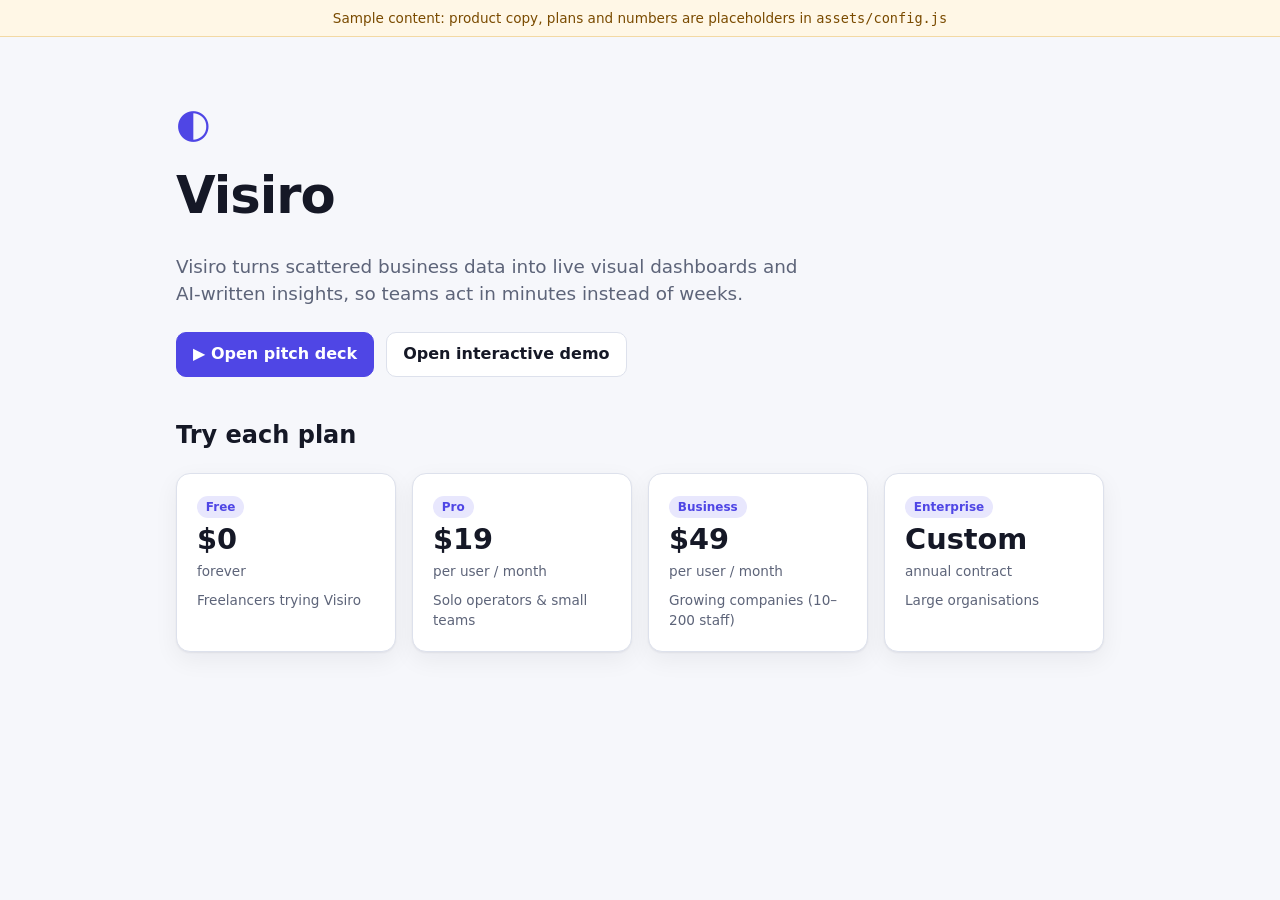
==== index.html @ 68ac9e00 "Add investor pitch deck and per-plan interactive demo Static site (no build step): - demo/: clickabl" ====
<!doctype html>
<html lang="en">
<head>
  <meta charset="utf-8">
  <meta name="viewport" content="width=device-width, initial-scale=1">
  <title>Visiro Investor Demo</title>
  <link rel="stylesheet" href="assets/styles.css">
  <style>
    main { max-width: 960px; margin: 0 auto; padding: 56px 16px; }
    h1 { font-size: clamp(2rem, 6vw, 3.2rem); margin: .25rem 0; letter-spacing: -.02em; }
    .lead { color: var(--muted); font-size: 1.15rem; max-width: 640px; }
    .actions { display: flex; gap: .75rem; flex-wrap: wrap; margin: 1.5rem 0 2.5rem; }
    .plans { display: grid; grid-template-columns: repeat(auto-fit, minmax(200px, 1fr)); gap: 1rem; }
    .plan { background: var(--surface); border: 1px solid var(--border); border-radius: var(--radius); padding: 1.25rem; box-shadow: var(--shadow); text-decoration: none; color: var(--text); display: block; }
    .plan:hover { border-color: var(--accent); }
    .plan .p { font-size: 1.8rem; font-weight: 800; }
    .plan .m { color: var(--muted); font-size: .85rem; }
    .logo { color: var(--accent); font-size: 2.5rem; }
  </style>
</head>
<body>
  <div class="placeholder-banner">Sample content: product copy, plans and numbers are placeholders in <code>assets/config.js</code></div>
  <main>
    <div class="logo">◐</div>
    <h1 id="name">Visiro</h1>
    <p class="lead" id="one"></p>
    <div class="actions">
      <a class="btn btn-primary" href="deck/">▶ Open pitch deck</a>
      <a class="btn" href="demo/">Open interactive demo</a>
    </div>
    <h2>Try each plan</h2>
    <div class="plans" id="plans"></div>
  </main>
  <script src="assets/config.js"></script>
  <script>
    const C = window.VISIRO;
    document.getElementById("name").textContent = C.product.name;
    document.getElementById("one").textContent = C.product.oneLiner;
    document.getElementById("plans").innerHTML = C.plans.map((p) => {
      const price = p.price === null ? "Custom" : "$" + p.price;
      return `<a class="plan" href="demo/?plan=${p.id}"><span class="badge">${p.name}</span>
        <div class="p">${price}</div><div class="m">${p.period}</div><div class="m" style="margin-top:.5rem">${p.audience}</div></a>`;
    }).join("");
  </script>
</body>
</html>
---- assets/styles.css ----
:root {
  --bg: #f6f7fb;
  --surface: #ffffff;
  --surface-2: #eef0f6;
  --text: #151826;
  --muted: #5d6479;
  --border: #dde1ec;
  --accent: #4f46e5;
  --accent-soft: #e8e7fd;
  --good: #0f9d6b;
  --warn: #c2410c;
  --shadow: 0 1px 2px rgba(20, 24, 38, .06), 0 8px 24px rgba(20, 24, 38, .06);
  --radius: 14px;
  --font: "Inter", system-ui, -apple-system, "Segoe UI", Roboto, sans-serif;
}
@media (prefers-color-scheme: dark) {
  :root {
    --bg: #0e1018;
    --surface: #161925;
    --surface-2: #1f2332;
    --text: #eceef6;
    --muted: #9aa1b8;
    --border: #2a2f42;
    --accent: #8b85ff;
    --accent-soft: #2a2856;
    --good: #34d399;
    --warn: #fb923c;
    --shadow: 0 1px 2px rgba(0, 0, 0, .4), 0 8px 24px rgba(0, 0, 0, .3);
  }
}

* { box-sizing: border-box; }
html, body { margin: 0; }
body {
  background: var(--bg);
  color: var(--text);
  font-family: var(--font);
  line-height: 1.5;
  -webkit-font-smoothing: antialiased;
}
a { color: var(--accent); }
button { font: inherit; cursor: pointer; }

.btn {
  display: inline-flex; align-items: center; gap: .4rem;
  padding: .6rem 1rem; border-radius: 10px;
  border: 1px solid var(--border); background: var(--surface); color: var(--text);
  text-decoration: none; font-weight: 600;
}
.btn:hover { border-color: var(--accent); }
.btn-primary { background: var(--accent); border-color: var(--accent); color: #fff; }
.btn-primary:hover { filter: brightness(1.08); }

.badge {
  display: inline-block; padding: .15rem .55rem; border-radius: 999px;
  font-size: .75rem; font-weight: 600;
  background: var(--accent-soft); color: var(--accent);
}
.placeholder-banner {
  background: #fff7e6; color: #7a4b00; border-bottom: 1px solid #f3d9a4;
  padding: .5rem 1rem; font-size: .85rem; text-align: center;
}
@media (prefers-color-scheme: dark) {
  .placeholder-banner { background: #2b2210; color: #f5c77a; border-color: #4a3a17; }
}
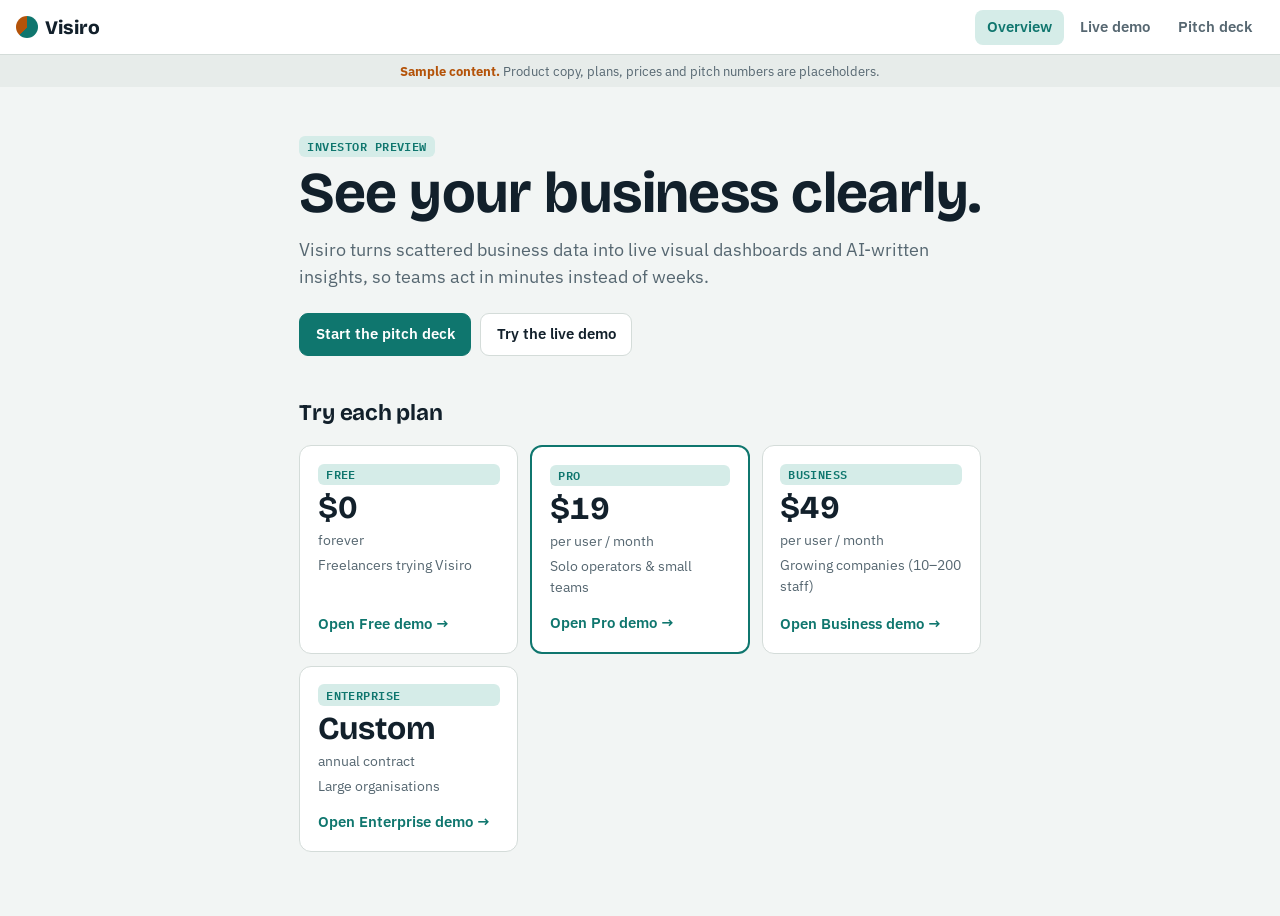
==== commit 756d4fef: "Rebuild pitch demo as a single-page web app Home, live plan demo and pitch deck now live in one page" ====
--- a/index.html
+++ b/index.html
@@ -2,45 +2,16 @@
 <html lang="en">
 <head>
   <meta charset="utf-8">
-  <meta name="viewport" content="width=device-width, initial-scale=1">
+  <meta name="viewport" content="width=device-width, initial-scale=1, viewport-fit=cover">
   <title>Visiro Investor Demo</title>
-  <link rel="stylesheet" href="assets/styles.css">
-  <style>
-    main { max-width: 960px; margin: 0 auto; padding: 56px 16px; }
-    h1 { font-size: clamp(2rem, 6vw, 3.2rem); margin: .25rem 0; letter-spacing: -.02em; }
-    .lead { color: var(--muted); font-size: 1.15rem; max-width: 640px; }
-    .actions { display: flex; gap: .75rem; flex-wrap: wrap; margin: 1.5rem 0 2.5rem; }
-    .plans { display: grid; grid-template-columns: repeat(auto-fit, minmax(200px, 1fr)); gap: 1rem; }
-    .plan { background: var(--surface); border: 1px solid var(--border); border-radius: var(--radius); padding: 1.25rem; box-shadow: var(--shadow); text-decoration: none; color: var(--text); display: block; }
-    .plan:hover { border-color: var(--accent); }
-    .plan .p { font-size: 1.8rem; font-weight: 800; }
-    .plan .m { color: var(--muted); font-size: .85rem; }
-    .logo { color: var(--accent); font-size: 2.5rem; }
-  </style>
+  <link rel="preconnect" href="https://fonts.googleapis.com">
+  <link rel="preconnect" href="https://fonts.gstatic.com" crossorigin>
+  <link rel="stylesheet" href="https://fonts.googleapis.com/css2?family=Bricolage+Grotesque:opsz,wght@12..96,600;12..96,700;12..96,800&family=IBM+Plex+Mono:wght@500;600&family=IBM+Plex+Sans:wght@400;500;600;700&display=swap">
+  <link rel="stylesheet" href="assets/app.css">
 </head>
 <body>
-  <div class="placeholder-banner">Sample content: product copy, plans and numbers are placeholders in <code>assets/config.js</code></div>
-  <main>
-    <div class="logo">◐</div>
-    <h1 id="name">Visiro</h1>
-    <p class="lead" id="one"></p>
-    <div class="actions">
-      <a class="btn btn-primary" href="deck/">▶ Open pitch deck</a>
-      <a class="btn" href="demo/">Open interactive demo</a>
-    </div>
-    <h2>Try each plan</h2>
-    <div class="plans" id="plans"></div>
-  </main>
+  <div id="app"></div>
   <script src="assets/config.js"></script>
-  <script>
-    const C = window.VISIRO;
-    document.getElementById("name").textContent = C.product.name;
-    document.getElementById("one").textContent = C.product.oneLiner;
-    document.getElementById("plans").innerHTML = C.plans.map((p) => {
-      const price = p.price === null ? "Custom" : "$" + p.price;
-      return `<a class="plan" href="demo/?plan=${p.id}"><span class="badge">${p.name}</span>
-        <div class="p">${price}</div><div class="m">${p.period}</div><div class="m" style="margin-top:.5rem">${p.audience}</div></a>`;
-    }).join("");
-  </script>
+  <script src="assets/app.js"></script>
 </body>
 </html>
--- a/assets/app.css
+++ b/assets/app.css
@@ -0,0 +1,242 @@
+/* Visiro pitch + demo — one stylesheet, theme-aware (light / dark / system). */
+:root {
+  --ground: #f2f5f4;
+  --surface: #ffffff;
+  --surface-2: #e7ecea;
+  --ink: #12202b;
+  --muted: #566771;
+  --line: #d4dcd9;
+  --accent: #0f766e;
+  --accent-ink: #ffffff;
+  --accent-soft: #d5ece8;
+  --signal: #b45309;
+  --good: #15803d;
+  --warn: #c2410c;
+  --code-bg: #0f1a22;
+  --code-ink: #cfe7e3;
+  --shadow: 0 1px 2px rgba(18, 32, 43, .06), 0 6px 20px rgba(18, 32, 43, .06);
+  --radius: 12px;
+  --display: "Bricolage Grotesque", "Segoe UI", system-ui, sans-serif;
+  --body: "IBM Plex Sans", "Segoe UI", system-ui, sans-serif;
+  --mono: "IBM Plex Mono", ui-monospace, "SFMono-Regular", Menlo, monospace;
+}
+@media (prefers-color-scheme: dark) {
+  :root:not([data-theme="light"]) {
+    color-scheme: dark;
+    --ground: #0d1417; --surface: #141d21; --surface-2: #1c282d; --ink: #e6efec; --muted: #93a6ad;
+    --line: #26353a; --accent: #2dd4bf; --accent-ink: #062521; --accent-soft: #123a36;
+    --signal: #fbbf24; --good: #4ade80; --warn: #fb923c; --code-bg: #081013; --code-ink: #bfe9e2;
+    --shadow: 0 1px 2px rgba(0, 0, 0, .4), 0 6px 20px rgba(0, 0, 0, .3);
+  }
+}
+:root[data-theme="dark"] {
+  color-scheme: dark;
+  --ground: #0d1417; --surface: #141d21; --surface-2: #1c282d; --ink: #e6efec; --muted: #93a6ad;
+  --line: #26353a; --accent: #2dd4bf; --accent-ink: #062521; --accent-soft: #123a36;
+  --signal: #fbbf24; --good: #4ade80; --warn: #fb923c; --code-bg: #081013; --code-ink: #bfe9e2;
+  --shadow: 0 1px 2px rgba(0, 0, 0, .4), 0 6px 20px rgba(0, 0, 0, .3);
+}
+
+* { box-sizing: border-box; }
+html, body { height: 100%; margin: 0; }
+body { background: var(--ground); color: var(--ink); font: 15px/1.5 var(--body); -webkit-font-smoothing: antialiased; }
+h1, h2, h3 { font-family: var(--display); text-wrap: balance; letter-spacing: -.01em; }
+a { color: var(--accent); }
+button, input { font: inherit; color: inherit; }
+button { cursor: pointer; }
+:focus-visible { outline: 2px solid var(--accent); outline-offset: 2px; }
+@media (prefers-reduced-motion: reduce) { * { animation: none !important; transition: none !important; } }
+
+.btn {
+  display: inline-flex; align-items: center; gap: .4rem; padding: .55rem .95rem; border-radius: 9px;
+  border: 1px solid var(--line); background: var(--surface); color: var(--ink);
+  text-decoration: none; font-weight: 600; white-space: nowrap;
+}
+.btn:hover { border-color: var(--accent); }
+.btn-primary { background: var(--accent); border-color: var(--accent); color: var(--accent-ink); }
+.chip {
+  display: inline-block; padding: .1rem .5rem; border-radius: 6px; font: 600 .72rem/1.6 var(--mono);
+  letter-spacing: .04em; text-transform: uppercase; background: var(--accent-soft); color: var(--accent);
+}
+.sample-note { background: var(--surface-2); color: var(--muted); font-size: .8rem; text-align: center; padding: .4rem 16px; }
+.sample-note b { color: var(--signal); }
+
+/* ── App shell ─────────────────────────────────────────────────────────── */
+.site-nav {
+  position: sticky; top: env(safe-area-inset-top, 0px); z-index: 20; display: flex; align-items: center; gap: 1rem;
+  padding: .6rem 16px; background: var(--surface); border-bottom: 1px solid var(--line); flex-wrap: wrap;
+}
+.wordmark { font: 800 1.2rem/1 var(--display); color: var(--ink); text-decoration: none; display: flex; align-items: center; gap: .45rem; }
+.wordmark .mark { width: 22px; height: 22px; border-radius: 50%; background: conic-gradient(var(--accent) 0 62%, var(--signal) 62% 100%); }
+.site-nav nav { display: flex; gap: .25rem; margin-left: auto; }
+.site-nav nav a { padding: .4rem .75rem; border-radius: 8px; text-decoration: none; color: var(--muted); font-weight: 600; }
+.site-nav nav a[aria-current="page"] { background: var(--accent-soft); color: var(--accent); }
+
+/* ── Home ──────────────────────────────────────────────────────────────── */
+.home { max-width: 1080px; margin: 0 auto; padding: 48px 16px 64px; display: grid; gap: 40px; }
+.home h1 { font-size: clamp(2.2rem, 6vw, 3.6rem); line-height: 1.02; margin: .4rem 0 .8rem; }
+.home .lead { color: var(--muted); font-size: 1.15rem; max-width: 60ch; margin: 0; }
+.home .actions { display: flex; gap: .6rem; flex-wrap: wrap; margin-top: 1.4rem; }
+.home h2 { font-size: 1.4rem; margin: 0 0 1rem; }
+.plan-grid { display: grid; grid-template-columns: repeat(auto-fit, minmax(210px, 1fr)); gap: 12px; }
+.plan-tile {
+  display: flex; flex-direction: column; gap: .3rem; padding: 1.1rem; border-radius: var(--radius);
+  background: var(--surface); border: 1px solid var(--line); color: var(--ink); text-decoration: none;
+}
+.plan-tile:hover { border-color: var(--accent); }
+.plan-tile.hl { border: 2px solid var(--accent); }
+.plan-tile .price { font: 700 2rem/1.1 var(--display); font-variant-numeric: tabular-nums; }
+.plan-tile .per, .plan-tile .who { color: var(--muted); font-size: .85rem; }
+.plan-tile .go { margin-top: auto; padding-top: .6rem; color: var(--accent); font-weight: 600; }
+
+/* ── Demo ──────────────────────────────────────────────────────────────── */
+.demo { position: relative; display: flex; flex-direction: column; min-height: 100%; background: var(--ground); }
+.demo-bar { display: flex; align-items: center; gap: .75rem 1rem; flex-wrap: wrap; padding: .6rem 16px; background: var(--surface); border-bottom: 1px solid var(--line); }
+.demo-bar .lbl { font: 600 .72rem var(--mono); text-transform: uppercase; letter-spacing: .06em; color: var(--muted); }
+.plan-switch { display: flex; background: var(--surface-2); border-radius: 10px; padding: 3px; gap: 2px; overflow-x: auto; max-width: 100%; }
+.plan-switch button { border: 0; background: transparent; color: var(--muted); padding: .4rem .85rem; border-radius: 8px; font-weight: 600; white-space: nowrap; }
+.plan-switch button[aria-pressed="true"] { background: var(--surface); color: var(--ink); box-shadow: var(--shadow); }
+
+.demo-body { display: grid; grid-template-columns: 220px minmax(0, 1fr); flex: 1; }
+.side { border-right: 1px solid var(--line); background: var(--surface); padding: .8rem .6rem; display: flex; flex-direction: column; gap: 2px; }
+.side .grp { font: 600 .68rem var(--mono); text-transform: uppercase; letter-spacing: .08em; color: var(--muted); padding: .7rem .6rem .3rem; }
+.nav-item { display: flex; align-items: center; gap: .55rem; width: 100%; border: 0; background: transparent; text-align: left; padding: .5rem .6rem; border-radius: 8px; }
+.nav-item:hover { background: var(--surface-2); }
+.nav-item.active { background: var(--accent-soft); color: var(--accent); font-weight: 600; }
+.nav-item.locked { color: var(--muted); }
+.nav-item .ic { width: 1.5rem; text-align: center; font-family: var(--mono); font-size: .85rem; }
+.nav-item .lock { margin-left: auto; font: 600 .62rem var(--mono); text-transform: uppercase; color: var(--signal); }
+
+.work { padding: 1.1rem 16px 2rem; min-width: 0; display: grid; gap: 1rem; align-content: start; }
+.usage { display: flex; flex-wrap: wrap; align-items: center; gap: .8rem 1.5rem; padding: .85rem 1rem; background: var(--surface); border: 1px solid var(--line); border-radius: var(--radius); }
+.usage .pname { font: 700 1.05rem var(--display); }
+.usage .pmeta { color: var(--muted); font-size: .82rem; }
+.meter { display: grid; gap: 2px; min-width: 110px; font-size: .75rem; color: var(--muted); }
+.meter b { color: var(--ink); font: 600 .9rem var(--mono); font-variant-numeric: tabular-nums; }
+.track { height: 5px; background: var(--surface-2); border-radius: 9px; overflow: hidden; }
+.track i { display: block; height: 100%; background: var(--accent); }
+.track.full i { background: var(--warn); }
+.usage .up { margin-left: auto; }
+
+.vh h2 { font-size: 1.35rem; margin: 0; }
+.vh p { color: var(--muted); margin: .1rem 0 0; }
+.cols { display: grid; gap: 12px; }
+.cols.k { grid-template-columns: repeat(auto-fit, minmax(160px, 1fr)); }
+.cols.h { grid-template-columns: repeat(auto-fit, minmax(280px, 1fr)); }
+.panel { background: var(--surface); border: 1px solid var(--line); border-radius: var(--radius); padding: 1rem; min-width: 0; }
+.panel h3 { margin: 0 0 .6rem; font-size: .95rem; }
+.kpi .l { color: var(--muted); font-size: .78rem; }
+.kpi .v { font: 700 1.55rem/1.2 var(--display); font-variant-numeric: tabular-nums; }
+.kpi .d { font: 600 .78rem var(--mono); color: var(--good); }
+.kpi .d.down { color: var(--warn); }
+svg.chart { width: 100%; height: 170px; display: block; }
+svg.chart text { fill: var(--muted); font-family: var(--mono); }
+svg.chart .grid { stroke: var(--line); }
+
+.tabs { display: flex; gap: .4rem; flex-wrap: wrap; }
+.tabs .btn.on { border-color: var(--accent); color: var(--accent); }
+.row { display: flex; align-items: center; gap: .7rem; padding: .6rem 0; border-top: 1px solid var(--line); flex-wrap: wrap; }
+.row:first-child { border-top: 0; padding-top: 0; }
+.row .grow { flex: 1; min-width: 140px; }
+.row .meta { color: var(--muted); font-size: .8rem; }
+.av { width: 32px; height: 32px; border-radius: 50%; display: grid; place-items: center; font: 700 .75rem var(--mono); color: #fff; flex: none; }
+.pill { font: 600 .72rem var(--mono); padding: .15rem .5rem; border-radius: 99px; background: var(--surface-2); color: var(--muted); border: 0; }
+.pill.on { background: var(--accent-soft); color: var(--good); }
+button.pill { cursor: pointer; }
+.insight { border-left: 3px solid var(--signal); }
+.insight h3 { margin: .45rem 0 .2rem; }
+.insight p { margin: 0; }
+.caret::after { content: "▍"; color: var(--accent); animation: blink 1s steps(1) infinite; }
+@keyframes blink { 50% { opacity: 0; } }
+.ask { display: flex; gap: .5rem; flex-wrap: wrap; }
+.ask input { flex: 1; min-width: 180px; padding: .55rem .7rem; border-radius: 9px; border: 1px solid var(--line); background: var(--surface-2); }
+pre.code { background: var(--code-bg); color: var(--code-ink); padding: .9rem; border-radius: 9px; overflow-x: auto; font: .8rem/1.5 var(--mono); margin: 0; }
+.tbl { overflow-x: auto; }
+table { width: 100%; border-collapse: collapse; font-size: .85rem; }
+th, td { text-align: left; padding: .5rem .55rem; border-top: 1px solid var(--line); }
+th { color: var(--muted); font-weight: 600; border-top: 0; }
+.compare td.yes { color: var(--good); font-weight: 700; }
+.compare td.no { color: var(--muted); }
+.compare .cur { background: var(--accent-soft); }
+
+.lockwrap { position: relative; }
+.lockwrap .ghost { filter: blur(3px) grayscale(.5); opacity: .5; pointer-events: none; user-select: none; }
+.lockcard { position: absolute; inset: 0; display: grid; place-items: start center; padding: 2.5rem 1rem; }
+.lockcard > div { background: var(--surface); border: 1px solid var(--line); border-radius: var(--radius); box-shadow: var(--shadow); padding: 1.3rem; max-width: 360px; text-align: center; display: grid; gap: .5rem; justify-items: center; }
+.lockcard h3 { margin: 0; font-size: 1.1rem; }
+.lockcard p { margin: 0; color: var(--muted); }
+
+.toast {
+  position: absolute; left: 50%; bottom: 1rem; transform: translate(-50%, 12px); opacity: 0; visibility: hidden;
+  background: var(--ink); color: var(--ground); padding: .6rem 1rem; border-radius: 9px; font-weight: 600; font-size: .88rem;
+  transition: opacity .2s, transform .2s, visibility .2s; z-index: 30; max-width: calc(100% - 32px); text-align: center;
+}
+.toast.show { opacity: 1; visibility: visible; transform: translate(-50%, 0); }
+.demo.page .toast { position: fixed; bottom: calc(1rem + env(safe-area-inset-bottom, 0px)); }
+
+@media (max-width: 760px) {
+  .demo-body { grid-template-columns: minmax(0, 1fr); }
+  .side { flex-direction: row; overflow-x: auto; border-right: 0; border-bottom: 1px solid var(--line); padding: .4rem 16px; }
+  .side .grp { display: none; }
+  .nav-item { width: auto; white-space: nowrap; }
+  .usage .up { margin-left: 0; }
+}
+
+/* ── Deck ──────────────────────────────────────────────────────────────── */
+#app { display: flex; flex-direction: column; min-height: 100%; }
+#app.fill { height: 100%; }
+#app > main { flex: 1; min-height: 0; display: flex; flex-direction: column; }
+.deck-page { display: flex; flex-direction: column; flex: 1; min-height: 420px; }
+.deck-viewport { flex: 1; position: relative; overflow: hidden; }
+.stage { position: absolute; left: 50%; top: 50%; width: 1280px; height: 720px; transform-origin: center; }
+.slide {
+  position: absolute; inset: 0; display: none; flex-direction: column; background: var(--surface);
+  border: 1px solid var(--line); border-radius: 18px; box-shadow: var(--shadow); padding: 60px 72px; overflow: hidden;
+}
+.slide.on { display: flex; }
+.slide .eyebrow { font: 600 15px var(--mono); letter-spacing: .08em; text-transform: uppercase; color: var(--accent); }
+.slide > h1 { font-size: 76px; line-height: 1; margin: 14px 0 18px; }
+.slide > h2 { font-size: 48px; line-height: 1.08; margin: 10px 0 30px; max-width: 1000px; }
+.slide .lead { font-size: 25px; color: var(--muted); max-width: 900px; margin: 0; }
+.slide ul.pts { list-style: none; margin: 0; padding: 0; display: grid; gap: 22px; font-size: 28px; max-width: 1000px; }
+.slide ul.pts li { display: grid; grid-template-columns: 28px 1fr; align-items: baseline; }
+.slide ul.pts li::before { content: "→"; color: var(--accent); font-family: var(--mono); font-size: 22px; }
+.slide .sfoot { margin-top: auto; display: flex; justify-content: space-between; font: 13px var(--mono); color: var(--muted); }
+.slide .sfoot b { color: var(--signal); font-weight: 600; }
+.slide.cover { justify-content: center; background: radial-gradient(circle at 88% 12%, var(--accent-soft), transparent 45%), var(--surface); }
+.slide.cover .mark { width: 64px; height: 64px; border-radius: 50%; background: conic-gradient(var(--accent) 0 62%, var(--signal) 62% 100%); }
+.slide .tiles { display: grid; grid-template-columns: repeat(3, 1fr); gap: 20px; }
+.slide .tile { background: var(--surface-2); border-radius: 14px; padding: 26px; }
+.slide .tile .n { font: 700 56px/1.1 var(--display); color: var(--accent); font-variant-numeric: tabular-nums; }
+.slide .tile .t { color: var(--muted); font-size: 19px; margin-top: 6px; }
+.slide .prices { display: grid; grid-template-columns: repeat(4, 1fr); gap: 18px; }
+.slide .pc { background: var(--surface-2); border-radius: 14px; padding: 22px; border: 2px solid transparent; display: flex; flex-direction: column; gap: 6px; }
+.slide .pc.hl { border-color: var(--accent); }
+.slide .pc .nm { font: 700 24px var(--display); }
+.slide .pc .pr { font: 700 42px/1.1 var(--display); }
+.slide .pc .pd { color: var(--muted); font-size: 15px; }
+.slide .pc ul { margin: 8px 0 0; padding-left: 18px; font-size: 16px; }
+.slide .alloc { display: grid; gap: 20px; font-size: 22px; max-width: 900px; }
+.slide .alloc .bar { height: 16px; border-radius: 9px; background: var(--accent); margin-top: 6px; }
+
+.slide.planslide { padding: 44px; }
+.slide.planslide.on { display: grid; grid-template-columns: 330px minmax(0, 1fr); gap: 32px; }
+.planslide .info { display: flex; flex-direction: column; gap: 10px; }
+.planslide .info h2 { margin: 0; font-size: 52px; }
+.planslide .info .pr { font: 700 38px var(--display); }
+.planslide .info .pr span { font: 500 16px var(--body); color: var(--muted); }
+.planslide .info ul { margin: 4px 0; padding-left: 20px; font-size: 18px; display: grid; gap: 4px; }
+.planslide .info .why { background: var(--accent-soft); color: var(--accent); border-radius: 10px; padding: 14px 16px; font-weight: 600; font-size: 17px; }
+.planslide .info .small { font-size: 14px; color: var(--muted); margin-top: auto; }
+.embed { position: relative; border: 1px solid var(--line); border-radius: 12px; overflow: hidden; background: var(--ground); }
+.embed .live { position: absolute; top: 8px; right: 10px; z-index: 40; }
+.embed-inner { overflow: auto; width: 1300px; height: 990px; transform: scale(.638); transform-origin: 0 0; }
+.embed-inner .demo { height: 100%; }
+
+.deck-ctl {
+  display: flex; align-items: center; justify-content: center; gap: .6rem; flex-wrap: wrap;
+  padding: .55rem 16px calc(.55rem + env(safe-area-inset-bottom, 0px)); background: var(--surface); border-top: 1px solid var(--line);
+}
+.deck-ctl .count { font: 600 .85rem var(--mono); color: var(--muted); min-width: 64px; text-align: center; font-variant-numeric: tabular-nums; }
+.deck-ctl .hint { font-size: .78rem; color: var(--muted); }
+@media (max-width: 760px) { .deck-ctl .hint { display: none; } }
